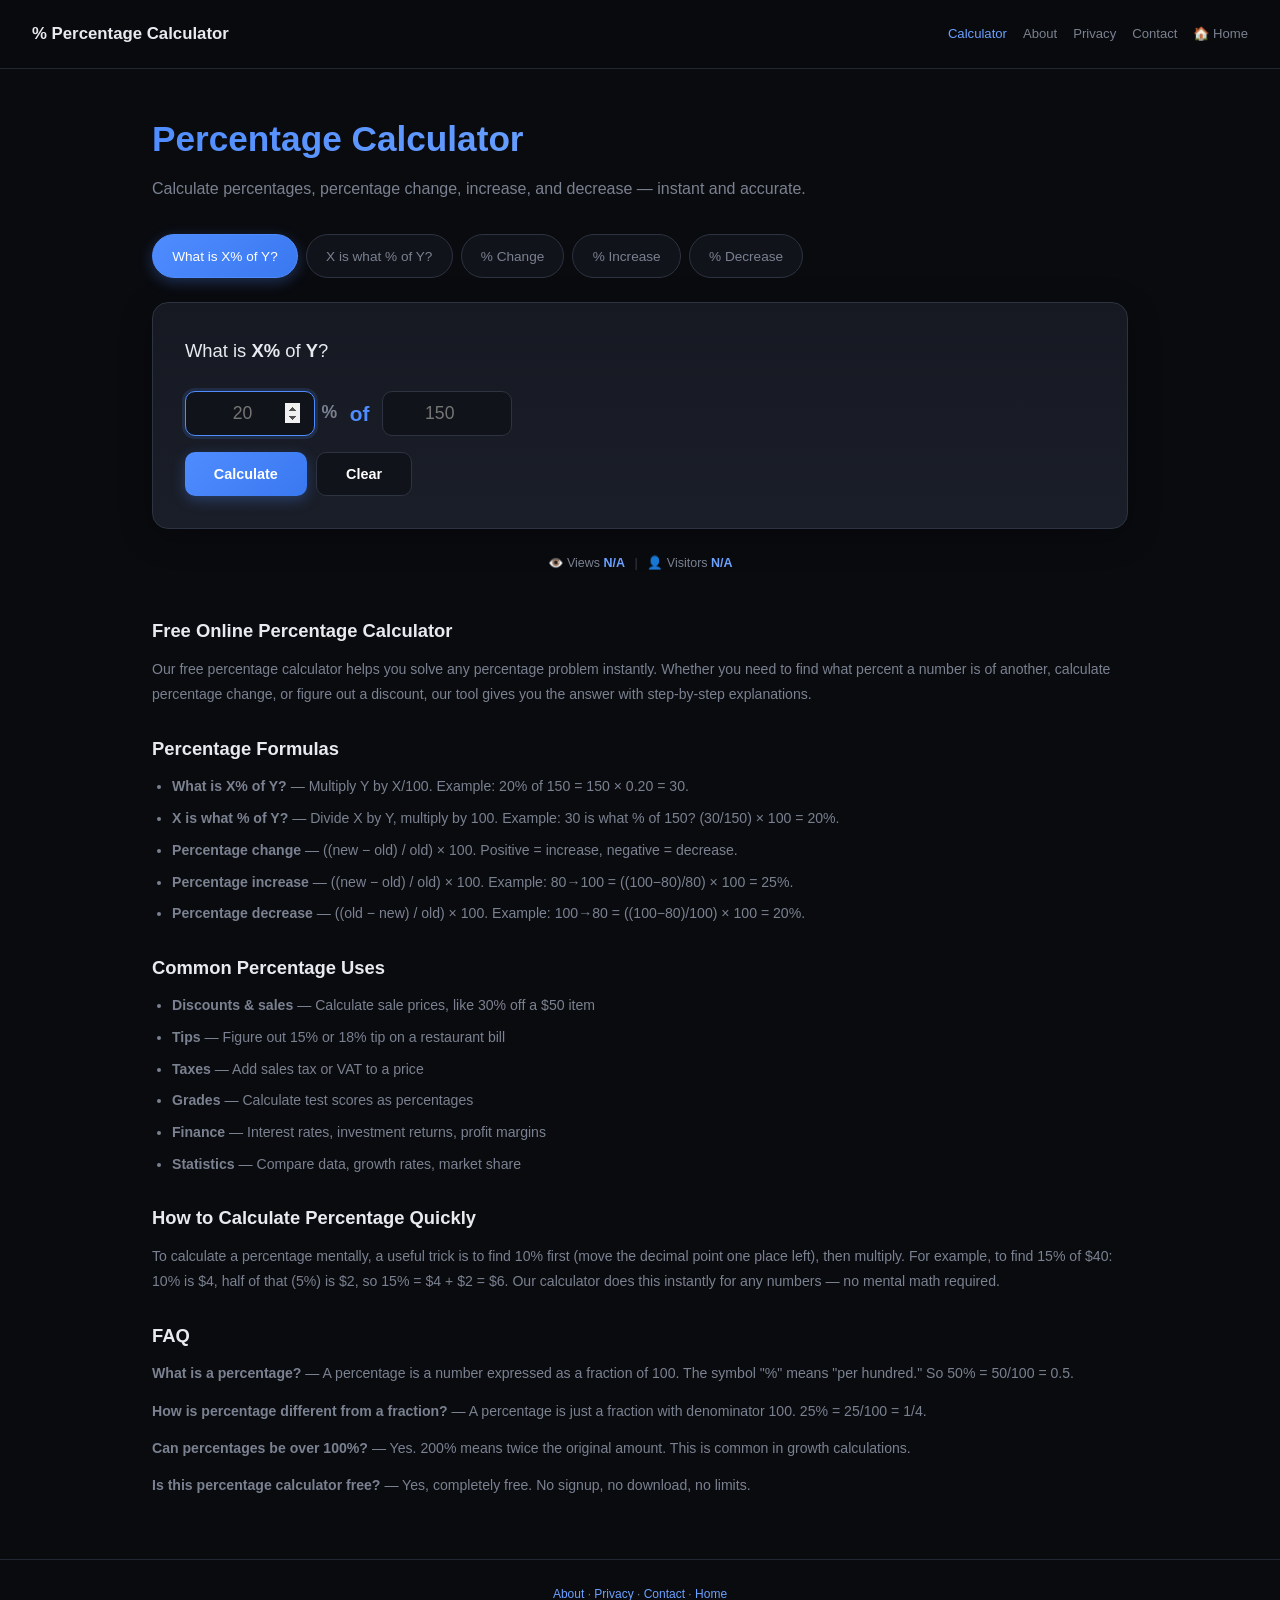
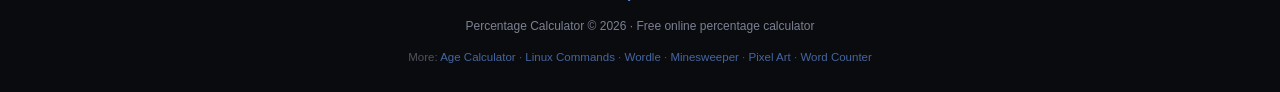
==== index.html @ 58ef0f78 "Collapse empty ad slots: hide ad space when no ad loaded after 5s" ====
<!DOCTYPE html>
<html lang="en">
<head>
    <meta charset="UTF-8">
    <link rel="preconnect" href="https://pagead2.googlesyndication.com">
    <link rel="dns-prefetch" href="https://pagead2.googlesyndication.com">
    <link rel="preconnect" href="https://api.counterapi.dev">
    <link rel="dns-prefetch" href="https://api.counterapi.dev">
    <meta name="viewport" content="width=device-width, initial-scale=1.0">
    <meta name="theme-color" content="#0a0b0f">
    <meta name="description" content="Free percentage calculator — calculate percentages, percentage change, increase/decrease, and more. What is X% of Y? X is what percent of Y? Instant, accurate, no download.">
    <meta name="keywords" content="percentage calculator, percent calculator, percentage change, percentage increase, percentage decrease, what is X percent of Y, percent of, percent increase calculator">
    <meta name="robots" content="index, follow">
    <link rel="canonical" href="https://jimmywithfiona.com/percentage-calculator/">
    <link rel="icon" type="image/svg+xml" href="favicon.svg">
<link rel="apple-touch-icon" href="apple-touch-icon.png">    <script async src="https://pagead2.googlesyndication.com/pagead/js/adsbygoogle.js?client=ca-pub-1840337371416691" crossorigin="anonymous"></script>
    <meta property="og:type" content="website">
    <meta property="og:site_name" content="Percentage Calculator">
    <meta property="og:title" content="Percentage Calculator — Calculate Percentages, Change & Increase">
    <meta property="og:description" content="Free percentage calculator. What is X% of Y? Percentage change, increase, decrease. Instant and accurate.">
    <meta property="og:url" content="https://jimmywithfiona.com/percentage-calculator/">
    <meta property="og:image" content="https://jimmywithfiona.com/percentage-calculator/og.png">
    <meta property="og:locale" content="en_US">
    <meta name="twitter:card" content="summary_large_image">
    <meta name="twitter:title" content="Percentage Calculator — Percent of, Change, Increase">
    <meta name="twitter:description" content="Calculate percentages, percentage change, increase and decrease instantly.">
    <meta name="twitter:image" content="https://jimmywithfiona.com/percentage-calculator/og.png">
    <title>Percentage Calculator — Percent of, Change & Increase | Free</title>
    <link rel="stylesheet" href="css/style.css">
    <script type="application/ld+json">
    {"@context":"https://schema.org","@type":"WebApplication","name":"Percentage Calculator","url":"https://jimmywithfiona.com/percentage-calculator/","description":"Free online percentage calculator. Calculate percent of a number, percentage change, increase, and decrease.","applicationCategory":"UtilitiesApplication","operatingSystem":"Any (Web Browser)","offers":{"@type":"Offer","price":"0","priceCurrency":"USD"}}
    </script>
    <script type="application/ld+json">
    {"@context":"https://schema.org","@type":"FAQPage","mainEntity":[
        {"@type":"Question","name":"How do I calculate percentage?","acceptedAnswer":{"@type":"Answer","text":"To calculate a percentage, divide the part by the whole and multiply by 100. For example, if you scored 45 out of 60, the percentage is (45 / 60) × 100 = 75%."}},
        {"@type":"Question","name":"How do I calculate what percent X is of Y?","acceptedAnswer":{"@type":"Answer","text":"Divide X by Y and multiply by 100. For example, 25 is what percent of 200? (25 / 200) × 100 = 12.5%."}},
        {"@type":"Question","name":"How do I calculate percentage increase?","acceptedAnswer":{"@type":"Answer","text":"Percentage increase = ((new value - original value) / original value) × 100. If a price goes from $80 to $100, the increase is ((100-80)/80) × 100 = 25%."}},
        {"@type":"Question","name":"How do I calculate percentage decrease?","acceptedAnswer":{"@type":"Answer","text":"Percentage decrease = ((original value - new value) / original value) × 100. If a price drops from $100 to $80, the decrease is ((100-80)/100) × 100 = 20%."}}
    ]}
    </script>
    <script type="application/ld+json">
    {"@context":"https://schema.org","@type":"BreadcrumbList","itemListElement":[{"@type":"ListItem","position":1,"name":"Home","item":"https://jimmywithfiona.com/"},{"@type":"ListItem","position":2,"name":"Percentage Calculator","item":"https://jimmywithfiona.com/percentage-calculator/"}]}
    </script>
</head>
<body>
<nav class="navbar">
    <a class="brand" href="/percentage-calculator/">% Percentage Calculator</a>
    <div class="nav-links">
        <a href="/percentage-calculator/" class="active">Calculator</a>
        <a href="about.html">About</a>
        <a href="privacy.html">Privacy</a>
        <a href="contact.html">Contact</a>
        <a href="/">🏠 Home</a>
    </div>
</nav>
<main>
<!-- AdSense Ad Unit -->
<ins class="adsbygoogle"
     style="display:block"
     data-ad-client="ca-pub-1840337371416691"
     data-ad-slot="5549785669"
     data-ad-format="auto"
     data-full-width-responsive="true"></ins>
<script>
     (adsbygoogle = window.adsbygoogle || []).push({});
     setTimeout(function(){var ins=document.querySelectorAll('ins.adsbygoogle[data-ad-slot="5549785669"]');ins.forEach(function(el){var ifr=el.querySelector('iframe');if(!ifr||ifr.height=='0'){el.style.display='none';}});},5000);
</script>


    <h1>Percentage Calculator</h1>
    <p class="subtitle">Calculate percentages, percentage change, increase, and decrease — instant and accurate.</p>

    <div class="mode-btns">
        <button class="mode-btn active" onclick="setMode('of',this)">What is X% of Y?</button>
        <button class="mode-btn" onclick="setMode('isWhat',this)">X is what % of Y?</button>
        <button class="mode-btn" onclick="setMode('change',this)">% Change</button>
        <button class="mode-btn" onclick="setMode('increase',this)">% Increase</button>
        <button class="mode-btn" onclick="setMode('decrease',this)">% Decrease</button>
    </div>

    <div class="tool-card">
        <div class="calc-question" id="question">What is <strong>X%</strong> of <strong>Y</strong>?</div>
        <div class="input-line" id="inputLine"></div>
        <div class="btn-row">
            <button class="btn" onclick="calculate()">Calculate</button>
            <button class="btn btn-secondary" onclick="clearResult()">Clear</button>
        </div>
    </div>

    <div class="result-box" id="resultBox">
        <div class="result-value" id="resultValue">—</div>
        <div class="result-formula" id="resultFormula"></div>
    </div>

    <div class="steps-box" id="stepsBox">
        <div class="label">Step-by-step</div>
        <ol id="stepsList"></ol>
    </div>

    <div class="stats-footer">👁️ Views <strong id="pv">-</strong><span class="stat-divider">|</span>👤 Visitors <strong id="uv">-</strong></div>

    <div class="seo-section">
        <h2>Free Online Percentage Calculator</h2>
        <p>Our free percentage calculator helps you solve any percentage problem instantly. Whether you need to find what percent a number is of another, calculate percentage change, or figure out a discount, our tool gives you the answer with step-by-step explanations.</p>
        <h2>Percentage Formulas</h2>
        <ul>
            <li><strong>What is X% of Y?</strong> — Multiply Y by X/100. Example: 20% of 150 = 150 × 0.20 = 30.</li>
            <li><strong>X is what % of Y?</strong> — Divide X by Y, multiply by 100. Example: 30 is what % of 150? (30/150) × 100 = 20%.</li>
            <li><strong>Percentage change</strong> — ((new − old) / old) × 100. Positive = increase, negative = decrease.</li>
            <li><strong>Percentage increase</strong> — ((new − old) / old) × 100. Example: 80→100 = ((100−80)/80) × 100 = 25%.</li>
            <li><strong>Percentage decrease</strong> — ((old − new) / old) × 100. Example: 100→80 = ((100−80)/100) × 100 = 20%.</li>
        </ul>
        <h2>Common Percentage Uses</h2>
        <ul>
            <li><strong>Discounts & sales</strong> — Calculate sale prices, like 30% off a $50 item</li>
            <li><strong>Tips</strong> — Figure out 15% or 18% tip on a restaurant bill</li>
            <li><strong>Taxes</strong> — Add sales tax or VAT to a price</li>
            <li><strong>Grades</strong> — Calculate test scores as percentages</li>
            <li><strong>Finance</strong> — Interest rates, investment returns, profit margins</li>
            <li><strong>Statistics</strong> — Compare data, growth rates, market share</li>
        </ul>
        <h2>How to Calculate Percentage Quickly</h2>
        <p>To calculate a percentage mentally, a useful trick is to find 10% first (move the decimal point one place left), then multiply. For example, to find 15% of $40: 10% is $4, half of that (5%) is $2, so 15% = $4 + $2 = $6. Our calculator does this instantly for any numbers — no mental math required.</p>
        <h2>FAQ</h2>
        <p><strong>What is a percentage?</strong> — A percentage is a number expressed as a fraction of 100. The symbol "%" means "per hundred." So 50% = 50/100 = 0.5.</p>
        <p><strong>How is percentage different from a fraction?</strong> — A percentage is just a fraction with denominator 100. 25% = 25/100 = 1/4.</p>
        <p><strong>Can percentages be over 100%?</strong> — Yes. 200% means twice the original amount. This is common in growth calculations.</p>
        <p><strong>Is this percentage calculator free?</strong> — Yes, completely free. No signup, no download, no limits.</p>
    </div>
</main>
<footer>
    <p><a href="about.html">About</a> · <a href="privacy.html">Privacy</a> · <a href="contact.html">Contact</a> · <a href="/">Home</a></p>
    <p style="margin-top:0.4rem;">Percentage Calculator © 2026 · Free online percentage calculator</p>
    <div style="margin-top:0.6rem;font-size:0.72rem;opacity:0.6;">More: <a href="/age-calculator/">Age Calculator</a> · <a href="/linux-commands/">Linux Commands</a> · <a href="/wordle/">Wordle</a> · <a href="/minesweeper/">Minesweeper</a> · <a href="/pixel-art/">Pixel Art</a> · <a href="/word-counter/">Word Counter</a></div>
</footer>
<script src="js/counter.js" defer></script>
<script>
let mode = "of";

const MODES = {
    of: {
        question: 'What is <strong>X%</strong> of <strong>Y</strong>?',
        inputs: [{id:"a",label:"X",unit:"%",placeholder:"20"},{id:"b",label:"Y",unit:"",placeholder:"150"}],
    },
    isWhat: {
        question: '<strong>X</strong> is what % of <strong>Y</strong>?',
        inputs: [{id:"a",label:"X",unit:"",placeholder:"30"},{id:"b",label:"Y",unit:"",placeholder:"150"}],
    },
    change: {
        question: '% change from <strong>X</strong> to <strong>Y</strong>',
        inputs: [{id:"a",label:"From",unit:"",placeholder:"80"},{id:"b",label:"To",unit:"",placeholder:"100"}],
    },
    increase: {
        question: 'Increase <strong>X</strong> by <strong>Y%</strong>',
        inputs: [{id:"a",label:"Value",unit:"",placeholder:"80"},{id:"b",label:"Increase",unit:"%",placeholder:"25"}],
    },
    decrease: {
        question: 'Decrease <strong>X</strong> by <strong>Y%</strong>',
        inputs: [{id:"a",label:"Value",unit:"",placeholder:"100"},{id:"b",label:"Decrease",unit:"%",placeholder:"20"}],
    },
};

function setMode(m, btn) {
    mode = m;
    document.querySelectorAll(".mode-btn").forEach(b => b.classList.remove("active"));
    btn.classList.add("active");
    renderInputs();
    clearResult();
}

function renderInputs() {
    const cfg = MODES[mode];
    document.getElementById("question").innerHTML = cfg.question;
    const line = document.getElementById("inputLine");
    line.innerHTML = "";
    cfg.inputs.forEach((inp, i) => {
        if (i > 0) {
            const op = document.createElement("span");
            op.className = "op";
            op.textContent = mode === "of" ? "of" : (mode === "isWhat" ? "of" : "→");
            line.appendChild(op);
        }
        const field = document.createElement("span");
        field.className = "field";
        const input = document.createElement("input");
        input.type = "number";
        input.id = inp.id;
        input.placeholder = inp.placeholder;
        input.step = "any";
        input.addEventListener("keydown", e => { if (e.key === "Enter") calculate(); });
        field.appendChild(input);
        if (inp.unit) {
            const u = document.createElement("span");
            u.className = "unit";
            u.textContent = inp.unit;
            field.appendChild(u);
        }
        line.appendChild(field);
    });
    line.querySelector("input")?.focus();
}

function fmt(n) {
    if (!isFinite(n)) return "—";
    return Number(n.toFixed(4)).toLocaleString("en-US", {maximumFractionDigits:4});
}

function calculate() {
    const cfg = MODES[mode];
    const a = parseFloat(document.getElementById("a").value);
    const b = parseFloat(document.getElementById("b").value);
    if (isNaN(a) || isNaN(b)) { alert("Please enter both numbers."); return; }

    let result, formula, steps = [];

    if (mode === "of") {
        result = (a / 100) * b;
        formula = a + "% of " + b + " = " + fmt(result);
        steps.push("Convert " + a + "% to decimal: " + a + " ÷ 100 = " + (a/100));
        steps.push("Multiply: " + (a/100) + " × " + b + " = <span class='ans'>" + fmt(result) + "</span>");
    } else if (mode === "isWhat") {
        result = (a / b) * 100;
        formula = a + " is " + fmt(result) + "% of " + b;
        steps.push("Divide: " + a + " ÷ " + b + " = " + (a/b));
        steps.push("Multiply by 100: " + (a/b) + " × 100 = <span class='ans'>" + fmt(result) + "%</span>");
    } else if (mode === "change") {
        const diff = b - a;
        result = (diff / a) * 100;
        const dir = result >= 0 ? "increase" : "decrease";
        formula = "From " + a + " to " + b + " = " + fmt(Math.abs(result)) + "% " + dir;
        steps.push("Find difference: " + b + " − " + a + " = " + diff);
        steps.push("Divide by original: " + diff + " ÷ " + a + " = " + (diff/a));
        steps.push("Multiply by 100: <span class='ans'>" + fmt(Math.abs(result)) + "% " + dir + "</span>");
    } else if (mode === "increase") {
        const change = (a * b) / 100;
        result = a + change;
        formula = a + " increased by " + b + "% = " + fmt(result);
        steps.push("Find " + b + "% of " + a + ": " + b + " ÷ 100 × " + a + " = " + fmt(change));
        steps.push("Add to original: " + a + " + " + fmt(change) + " = <span class='ans'>" + fmt(result) + "</span>");
    } else if (mode === "decrease") {
        const change = (a * b) / 100;
        result = a - change;
        formula = a + " decreased by " + b + "% = " + fmt(result);
        steps.push("Find " + b + "% of " + a + ": " + b + " ÷ 100 × " + a + " = " + fmt(change));
        steps.push("Subtract from original: " + a + " − " + fmt(change) + " = <span class='ans'>" + fmt(result) + "</span>");
    }

    const val = document.getElementById("resultValue");
    val.textContent = (mode === "isWhat" || mode === "change") ? fmt(Math.abs(result)) + (mode === "isWhat" ? "%" : "") : fmt(result);
    document.getElementById("resultFormula").textContent = formula;
    document.getElementById("resultBox").classList.add("show");

    document.getElementById("stepsList").innerHTML = steps.map(s => "<li>" + s + "</li>").join("");
    document.getElementById("stepsBox").classList.add("show");
}

function clearResult() {
    document.getElementById("resultBox").classList.remove("show");
    document.getElementById("stepsBox").classList.remove("show");
    document.getElementById("resultValue").textContent = "—";
    document.getElementById("resultFormula").textContent = "";
    document.getElementById("stepsList").innerHTML = "";
    ["a","b"].forEach(id => { const el = document.getElementById(id); if (el) el.value = ""; });
}

renderInputs();
</script>
</body>
</html>
---- css/style.css ----
*{margin:0;padding:0;box-sizing:border-box}
:root{--bg:#0a0b0f;--bg2:#11131a;--card:#161922;--card2:#1a1e28;--border:#232733;--border2:#2d3340;--text:#e8eaf0;--dim:#7a8190;--accent:#4f8cff;--hover:#6ba1ff;--green:#2ecc71;--red:#ff3b3b;--gold:#fdcb6e;--r:16px}
body{font-family:-apple-system,BlinkMacSystemFont,"Segoe UI",Roboto,sans-serif;background:var(--bg);color:var(--text);min-height:100vh;line-height:1.7;overflow-x:hidden}
.navbar{display:flex;justify-content:space-between;align-items:center;padding:.75rem 2rem;border-bottom:1px solid var(--border);position:sticky;top:0;background:rgba(10,11,15,.92);backdrop-filter:blur(12px);z-index:50}
.navbar .brand{font-weight:800;color:var(--text);text-decoration:none;font-size:1.05rem;display:flex;align-items:center;gap:.4rem}
.navbar .nav-links{display:flex;gap:1rem}
.navbar .nav-links a{color:var(--dim);text-decoration:none;font-size:.82rem;transition:color .2s;min-height:44px;display:inline-flex;align-items:center}
.navbar .nav-links a:hover,.navbar .nav-links a.active{color:var(--hover)}
main{max-width:1040px;margin:0 auto;padding:2.5rem 2rem 3rem}
h1{font-size:2.2rem;margin-bottom:.4rem;background:linear-gradient(135deg,#4f8cff,#6ba1ff,#55efc4);-webkit-background-clip:text;-webkit-text-fill-color:transparent;background-clip:text}
.subtitle{color:var(--dim);font-size:1rem;margin-bottom:2rem}
h2{font-size:1.15rem;margin:1.5rem 0 .6rem;color:var(--hover)}
p{margin-bottom:.75rem}a{color:var(--hover)}
ul{margin:0 0 1rem 1.25rem}li{margin-bottom:.4rem}

/* Mode tabs */
.mode-btns{display:flex;gap:.5rem;flex-wrap:wrap;margin-bottom:1.5rem}
.mode-btn{background:var(--bg2);border:1px solid var(--border2);border-radius:999px;padding:.55rem 1.2rem;font-size:.85rem;color:var(--dim);cursor:pointer;transition:all .15s;font-family:inherit;min-height:44px;display:inline-flex;align-items:center}
.mode-btn:hover{border-color:var(--accent);color:var(--text)}
.mode-btn.active{background:linear-gradient(135deg,var(--accent),#3a78f0);border-color:var(--accent);color:#fff;box-shadow:0 4px 14px rgba(79,140,255,.3)}

/* Calculator card */
.tool-card{background:linear-gradient(180deg,var(--card),var(--card2));border:1px solid var(--border2);border-radius:var(--r);padding:2rem;margin-bottom:1.5rem;box-shadow:0 8px 32px rgba(0,0,0,.3)}
.calc-question{font-size:1.15rem;color:var(--text);margin-bottom:1.5rem;font-weight:500}
.input-line{display:flex;align-items:center;flex-wrap:wrap;gap:.6rem;margin-bottom:1rem}
.input-line .field{display:inline-flex;align-items:center;gap:.4rem}
.input-line input{width:130px;min-width:0;background:var(--bg2);border:1px solid var(--border2);border-radius:10px;padding:.7rem .9rem;color:var(--text);font-size:1.1rem;font-family:inherit;text-align:center;transition:border-color .15s,box-shadow .15s}
.input-line input:hover{border-color:var(--accent)}
.input-line input:focus{outline:none;border-color:var(--accent);box-shadow:0 0 0 3px rgba(79,140,255,.15)}
.input-line .unit{color:var(--dim);font-size:1.1rem;font-weight:600}
.input-line .op{color:var(--accent);font-size:1.3rem;font-weight:700;padding:0 .2rem}
.btn-row{display:flex;gap:.6rem;flex-wrap:wrap;margin-top:.5rem}
.btn{background:linear-gradient(135deg,var(--accent),#3a78f0);color:#fff;border:none;border-radius:10px;padding:.75rem 1.8rem;font-size:.9rem;font-weight:600;cursor:pointer;transition:transform .1s,box-shadow .15s;font-family:inherit;min-height:44px;box-shadow:0 4px 14px rgba(79,140,255,.3)}
.btn:hover{box-shadow:0 6px 20px rgba(79,140,255,.45)}
.btn:active{transform:scale(.97)}
.btn-secondary{background:var(--bg2);border:1px solid var(--border2);box-shadow:none}
.btn-secondary:hover{background:var(--card);box-shadow:none}

/* Result */
.result-box{background:linear-gradient(135deg,rgba(46,204,113,.12),rgba(79,140,255,.08));border:1px solid rgba(46,204,113,.3);border-radius:var(--r);padding:2rem;text-align:center;margin-bottom:1rem;display:none}
.result-box.show{display:block;animation:pop .35s cubic-bezier(.34,1.56,.64,1)}
.result-value{font-size:clamp(2rem,7vw,3.5rem);font-weight:800;color:var(--green);font-variant-numeric:tabular-nums;line-height:1}
.result-formula{color:var(--dim);font-size:.95rem;margin-top:.75rem}

/* Steps */
.steps-box{background:var(--card);border:1px solid var(--border2);border-left:4px solid var(--accent);border-radius:var(--r);padding:1.25rem 1.5rem;margin-bottom:1.5rem;display:none}
.steps-box.show{display:block}
.steps-box .label{font-size:.75rem;color:var(--dim);text-transform:uppercase;letter-spacing:.06em;font-weight:600;margin-bottom:.5rem}
.steps-box ol{margin:0;padding-left:1.25rem;color:var(--text);font-size:.9rem;line-height:1.9}
.steps-box ol li{margin-bottom:.3rem}
.steps-box ol li .ans{color:var(--green);font-weight:700}

.stats-footer{text-align:center;margin:1.5rem 0;font-size:.78rem;color:var(--dim)}
.stats-footer strong{color:var(--hover);font-variant-numeric:tabular-nums}
.stat-divider{margin:0 .6rem;opacity:.4}
footer{text-align:center;padding:1.5rem 2rem;color:var(--dim);font-size:.75rem;border-top:1px solid var(--border)}
footer a{color:var(--hover);text-decoration:none}
.seo-section{color:var(--dim);font-size:.88rem;margin-top:2.5rem;line-height:1.8}
.seo-section h2{color:var(--text)}

@keyframes pop{0%{transform:scale(.92);opacity:0}100%{transform:scale(1);opacity:1}}

@media(max-width:760px){
  main{padding:2rem 1.25rem 3rem}
  .tool-card{padding:1.5rem 1.25rem}
  h1{font-size:1.7rem}
  .navbar{padding:.75rem 1.25rem}
  .input-line input{width:100px;font-size:1rem}
  .calc-question{font-size:1rem}
}
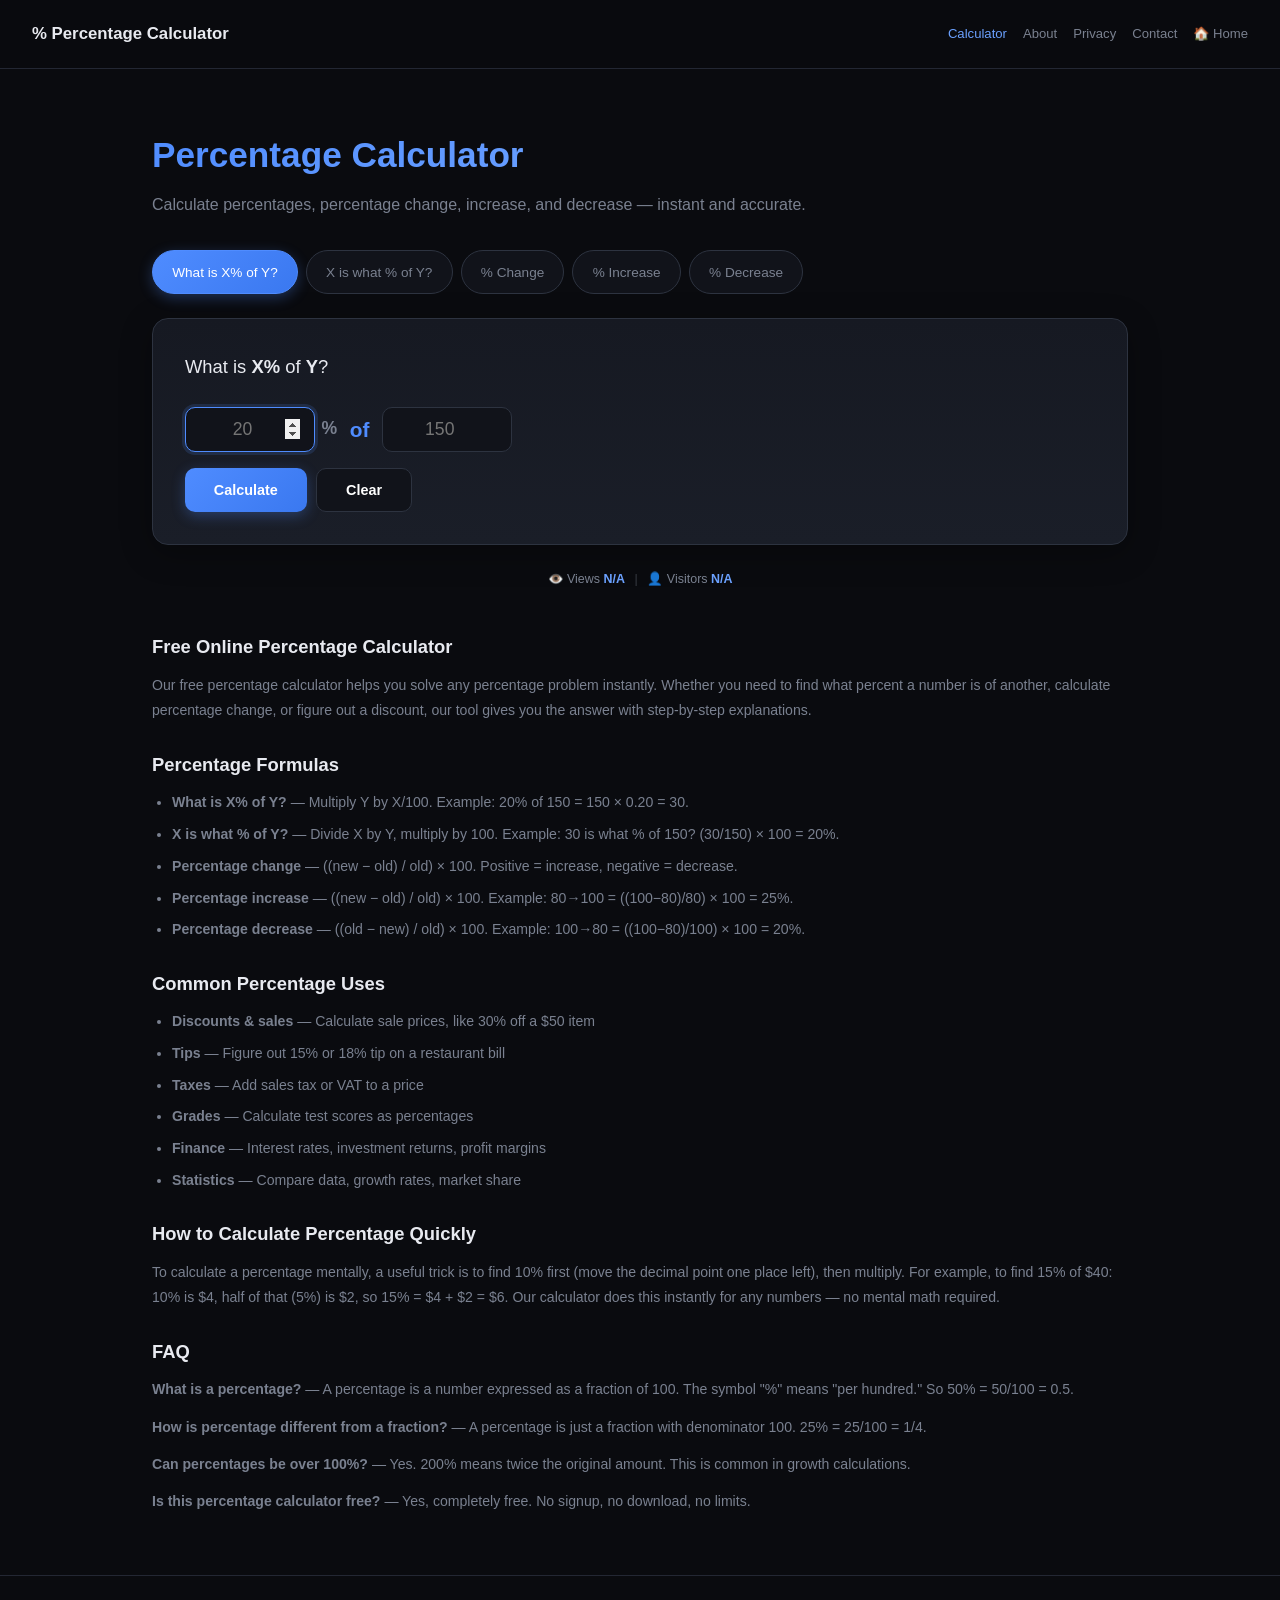
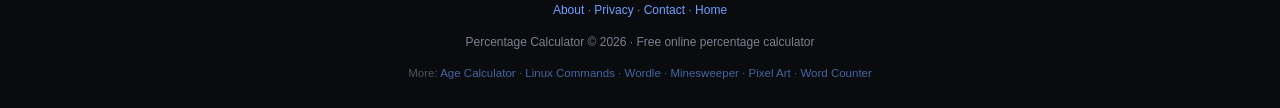
==== commit 12f96d9d: "Fix ad space: wrap ad in collapsible container, hide when empty after 8s" ====
--- a/index.html
+++ b/index.html
@@ -55,6 +55,7 @@
 </nav>
 <main>
 <!-- AdSense Ad Unit -->
+<div class="ad-container" style="text-align:center;min-height:0;max-height:120px;overflow:hidden;transition:max-height .3s;margin:0 0 1rem;">
 <ins class="adsbygoogle"
      style="display:block"
      data-ad-client="ca-pub-1840337371416691"
@@ -63,8 +64,9 @@
      data-full-width-responsive="true"></ins>
 <script>
      (adsbygoogle = window.adsbygoogle || []).push({});
-     setTimeout(function(){var ins=document.querySelectorAll('ins.adsbygoogle[data-ad-slot="5549785669"]');ins.forEach(function(el){var ifr=el.querySelector('iframe');if(!ifr||ifr.height=='0'){el.style.display='none';}});},5000);
+     setTimeout(function(){var c=document.querySelector('.ad-container');if(!c)return;var ins=c.querySelector('ins.adsbygoogle');var ifr=ins&&ins.querySelector('iframe');if(!ifr){c.style.display='none';return;}ifr.addEventListener('load',function(){try{var b=ifr.contentWindow.document.body;if(!b||b.scrollHeight<15){c.style.maxHeight='0';c.style.margin='0';}}catch(e){}});setTimeout(function(){try{var b=ifr.contentWindow.document.body;if(!b||b.scrollHeight<15){c.style.maxHeight='0';c.style.margin='0';}}catch(e){var r=ifr.getBoundingClientRect();if(r.height<15){c.style.maxHeight='0';c.style.margin='0';}}},8000);},3000);
 </script>
+</div>
 
 
     <h1>Percentage Calculator</h1>
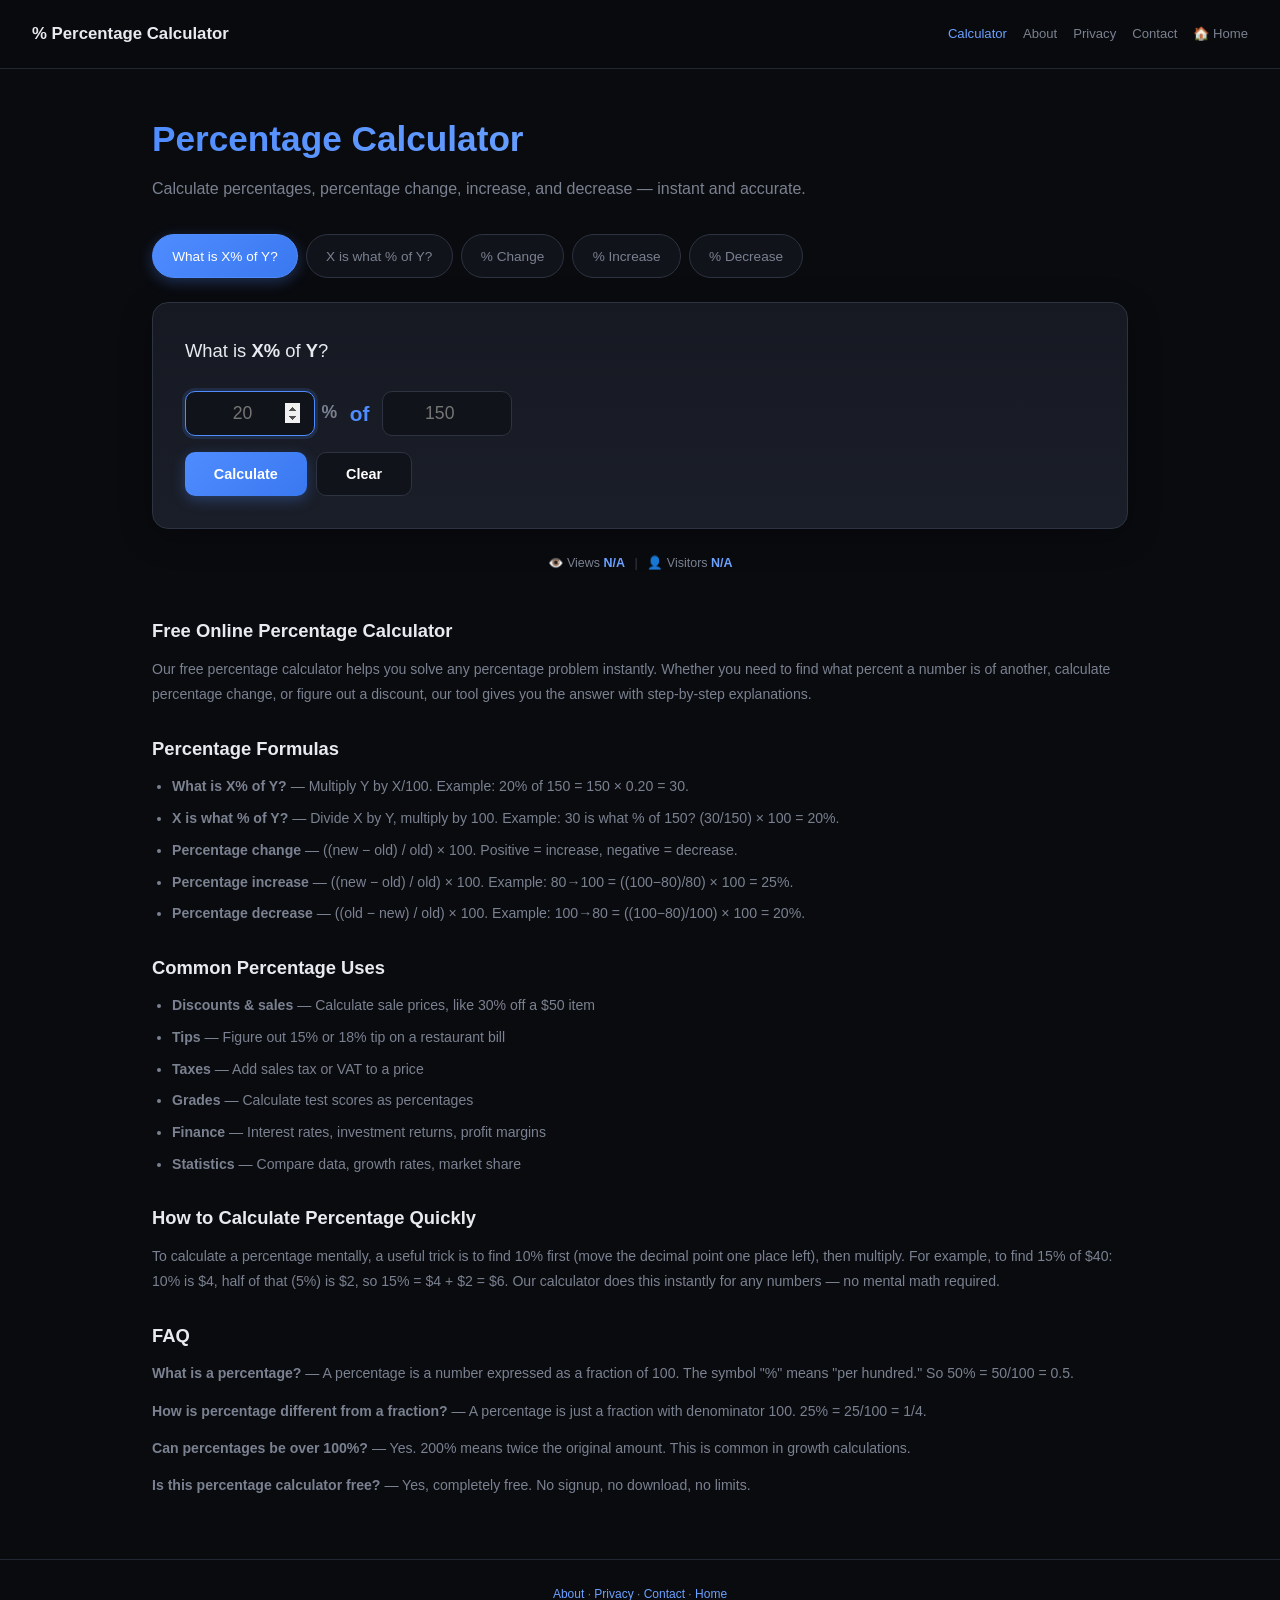
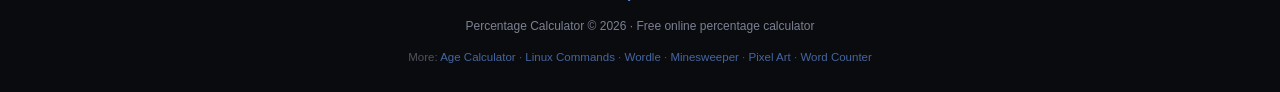
==== commit 9e8969cf: "Simplify ad code to standard AdSense, remove collapse hacks" ====
--- a/index.html
+++ b/index.html
@@ -55,7 +55,6 @@
 </nav>
 <main>
 <!-- AdSense Ad Unit -->
-<div class="ad-container" style="text-align:center;min-height:0;max-height:120px;overflow:hidden;transition:max-height .3s;margin:0 0 1rem;">
 <ins class="adsbygoogle"
      style="display:block"
      data-ad-client="ca-pub-1840337371416691"
@@ -64,9 +63,7 @@
      data-full-width-responsive="true"></ins>
 <script>
      (adsbygoogle = window.adsbygoogle || []).push({});
-     setTimeout(function(){var c=document.querySelector('.ad-container');if(!c)return;var ins=c.querySelector('ins.adsbygoogle');var ifr=ins&&ins.querySelector('iframe');if(!ifr){c.style.display='none';return;}ifr.addEventListener('load',function(){try{var b=ifr.contentWindow.document.body;if(!b||b.scrollHeight<15){c.style.maxHeight='0';c.style.margin='0';}}catch(e){}});setTimeout(function(){try{var b=ifr.contentWindow.document.body;if(!b||b.scrollHeight<15){c.style.maxHeight='0';c.style.margin='0';}}catch(e){var r=ifr.getBoundingClientRect();if(r.height<15){c.style.maxHeight='0';c.style.margin='0';}}},8000);},3000);
 </script>
-</div>
 
 
     <h1>Percentage Calculator</h1>
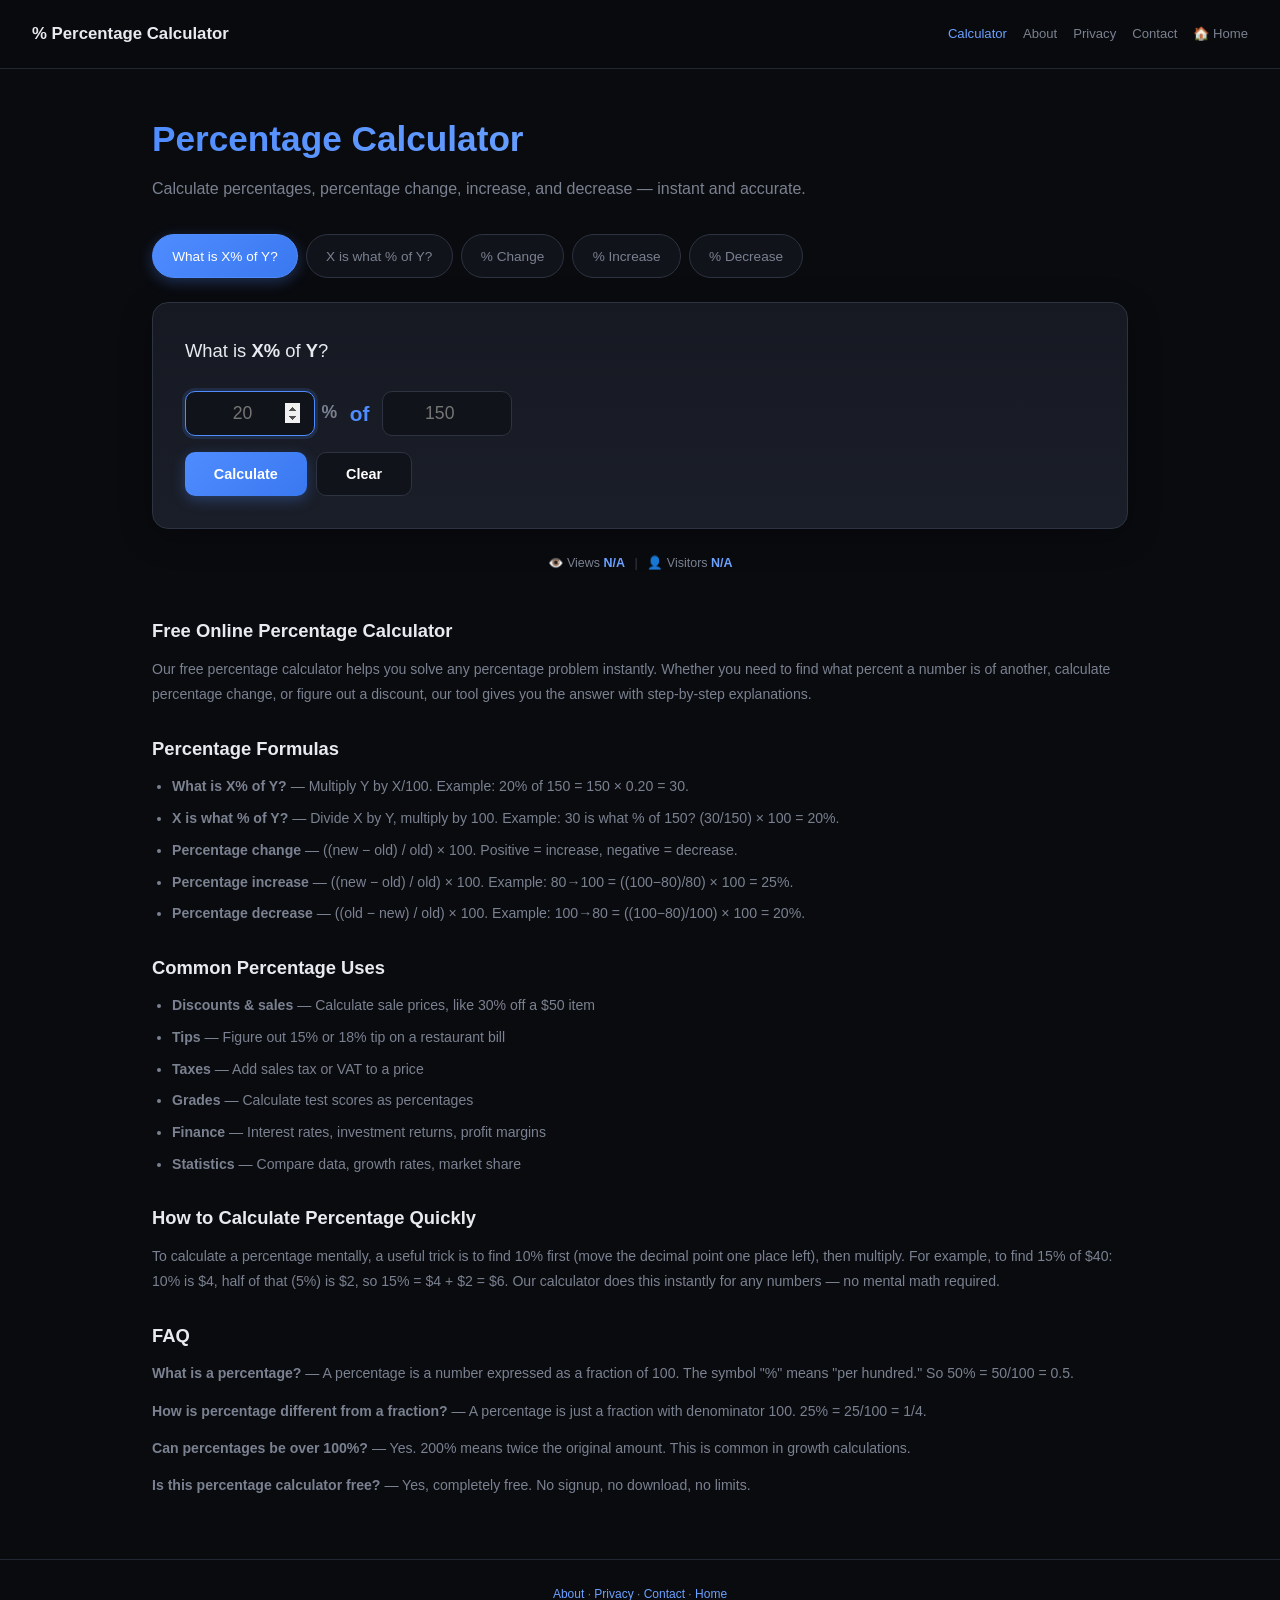
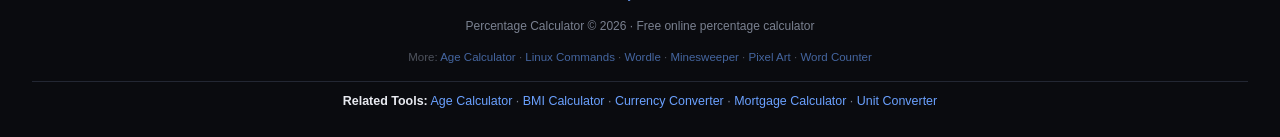
==== commit 405e1491: "SEO: Organization publisher + enhanced BreadcrumbList + VideoGame schema" ====
--- a/index.html
+++ b/index.html
@@ -41,6 +41,12 @@
     <script type="application/ld+json">
     {"@context":"https://schema.org","@type":"BreadcrumbList","itemListElement":[{"@type":"ListItem","position":1,"name":"Home","item":"https://jimmywithfiona.com/"},{"@type":"ListItem","position":2,"name":"Percentage Calculator","item":"https://jimmywithfiona.com/percentage-calculator/"}]}
     </script>
+
+<script type="application/ld+json">{"@context": "https://schema.org", "@type": "HowTo", "name": "Calculate Percentages", "description": "Solve percentage problems instantly", "step": [{"@type": "HowToStep", "text": "Choose the type of percentage calculation you need"}, {"@type": "HowToStep", "text": "Enter your values"}, {"@type": "HowToStep", "text": "Click Calculate for instant results with step-by-step solutions"}]}</script>
+
+<script type="application/ld+json">{"@context":"https://schema.org","@type":"Organization","name":"JimmyWithFiona","url":"https://jimmywithfiona.com/","logo":"https://jimmywithfiona.com/og.png","description":"Free online tools, games, and daily content","sameAs":["https://github.com/JimmyLLLL"]}</script>
+
+<script type="application/ld+json">{"@context":"https://schema.org","@type":"BreadcrumbList","itemListElement":[{"@type":"ListItem","position":1,"name":"Home","item":"https://jimmywithfiona.com/"},{"@type":"ListItem","position":2,"name":"Calculators","item":"https://jimmywithfiona.com/calculators/"},{"@type":"ListItem","position":3,"name":"Percentage Calculator","item":"https://jimmywithfiona.com/percentage-calculator/"}]}</script>
 </head>
 <body>
 <nav class="navbar">
@@ -54,17 +60,6 @@
     </div>
 </nav>
 <main>
-<!-- AdSense Ad Unit -->
-<ins class="adsbygoogle"
-     style="display:block"
-     data-ad-client="ca-pub-1840337371416691"
-     data-ad-slot="5549785669"
-     data-ad-format="auto"
-     data-full-width-responsive="true"></ins>
-<script>
-     (adsbygoogle = window.adsbygoogle || []).push({});
-</script>
-
 
     <h1>Percentage Calculator</h1>
     <p class="subtitle">Calculate percentages, percentage change, increase, and decrease — instant and accurate.</p>
@@ -126,11 +121,22 @@
         <p><strong>Can percentages be over 100%?</strong> — Yes. 200% means twice the original amount. This is common in growth calculations.</p>
         <p><strong>Is this percentage calculator free?</strong> — Yes, completely free. No signup, no download, no limits.</p>
     </div>
+<!-- AdSense Ad Unit -->
+<ins class="adsbygoogle"
+     style="display:block"
+     data-ad-client="ca-pub-1840337371416691"
+     data-ad-slot="5549785669"
+     data-ad-format="auto"
+     data-full-width-responsive="true"></ins>
+<script>
+     (adsbygoogle = window.adsbygoogle || []).push({});
+</script>
 </main>
 <footer>
     <p><a href="about.html">About</a> · <a href="privacy.html">Privacy</a> · <a href="contact.html">Contact</a> · <a href="/">Home</a></p>
     <p style="margin-top:0.4rem;">Percentage Calculator © 2026 · Free online percentage calculator</p>
     <div style="margin-top:0.6rem;font-size:0.72rem;opacity:0.6;">More: <a href="/age-calculator/">Age Calculator</a> · <a href="/linux-commands/">Linux Commands</a> · <a href="/wordle/">Wordle</a> · <a href="/minesweeper/">Minesweeper</a> · <a href="/pixel-art/">Pixel Art</a> · <a href="/word-counter/">Word Counter</a></div>
+<div class="related-tools" style="margin-top:0.8rem;font-size:0.78rem;color:var(--text-dim,#7a8190);padding-top:0.6rem;border-top:1px solid var(--border,#232733);"><strong style="color:var(--text,#e8eaf0);">Related Tools:</strong> <a href="https://jimmywithfiona.com/age-calculator/">Age Calculator</a> · <a href="https://jimmywithfiona.com/bmi-calculator/">BMI Calculator</a> · <a href="https://jimmywithfiona.com/currency-converter/">Currency Converter</a> · <a href="https://jimmywithfiona.com/mortgage-calculator/">Mortgage Calculator</a> · <a href="https://jimmywithfiona.com/unit-converter/">Unit Converter</a></div>
 </footer>
 <script src="js/counter.js" defer></script>
 <script>
